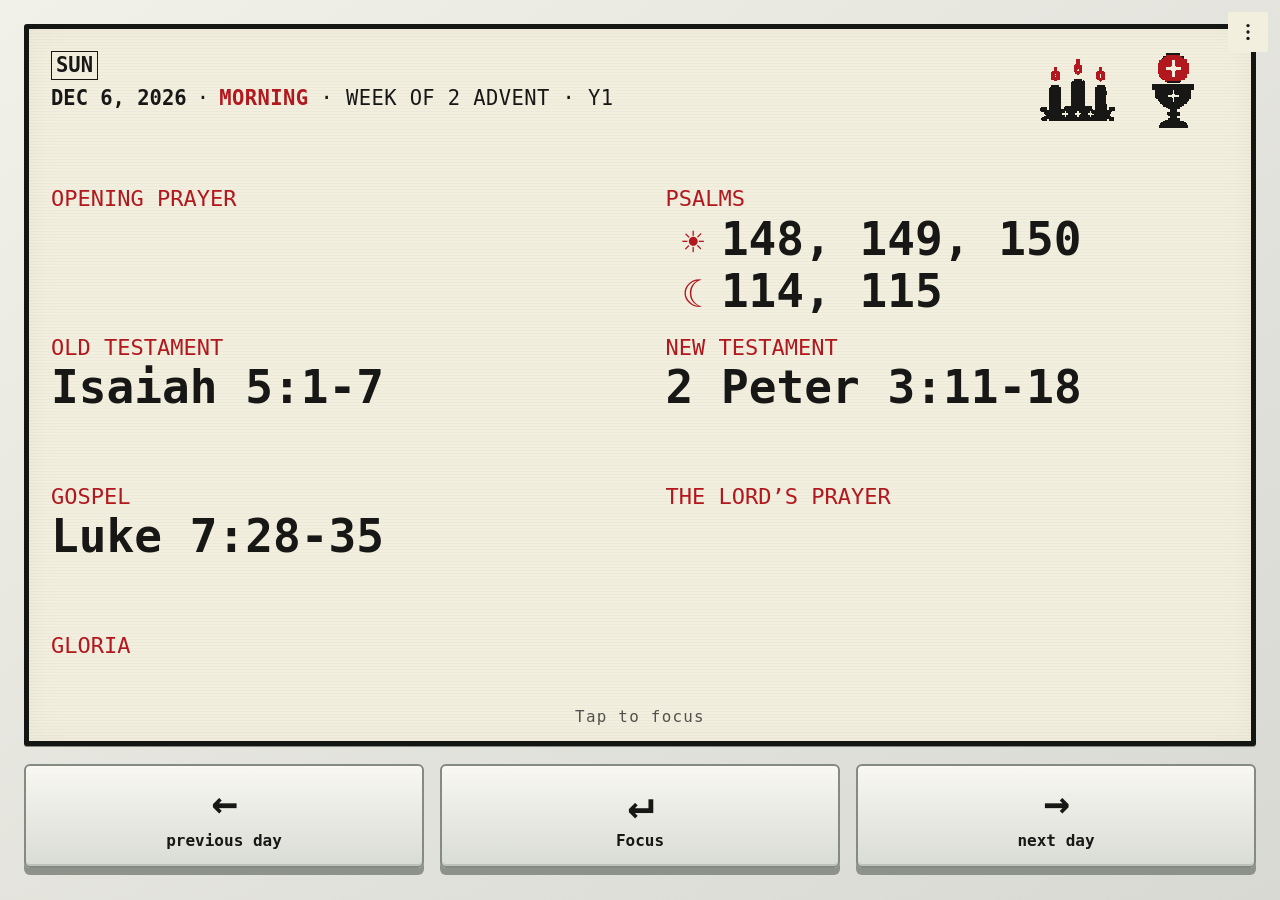
==== index.html @ 15d4644b "Publish staging-6e407f1601ea49b90c16d572c4409a52d8cbf9d7" ====
<!doctype html>
<html lang="en">
<head>
  <meta charset="utf-8">
  <meta name="robots" content="noindex, nofollow">
  <meta name="viewport" content="width=device-width,initial-scale=1,viewport-fit=cover">
  <meta name="theme-color" content="#171716">
  <meta name="apple-mobile-web-app-capable" content="yes">
  <meta name="apple-mobile-web-app-status-bar-style" content="black">
  <meta name="apple-mobile-web-app-title" content="Staging">
  <script>
    (() => {
      try {
        const standalone = window.matchMedia("(display-mode: standalone)").matches
          || window.matchMedia("(display-mode: fullscreen)").matches
          || window.navigator.standalone === true;
        if (standalone) document.documentElement.dataset.standalone = "";
      } catch {}
    })();
  </script>
  <meta name="description" content="Read the BCP 1979 Daily Office lectionary and daily prayers in a focused, offline-ready web app.">
  <link rel="canonical" href="https://simpleliturgy.com/">
  <meta property="og:type" content="website">
  <meta property="og:site_name" content="Simple Liturgy">
  <meta property="og:title" content="Simple Liturgy | BCP 1979 Daily Office Reader">
  <meta property="og:description" content="Read the BCP 1979 Daily Office lectionary and daily prayers in a focused, offline-ready web app.">
  <meta property="og:url" content="https://simpleliturgy.com/">
  <meta property="og:image" content="https://simpleliturgy.com/assets/og-simple-liturgy.png?v=3">
  <meta property="og:image:type" content="image/png">
  <meta property="og:image:width" content="1200">
  <meta property="og:image:height" content="630">
  <meta property="og:image:alt" content="Simplified Simple Liturgy reader showing Psalms, Old Testament, New Testament, and Gospel citations">
  <meta name="twitter:card" content="summary_large_image">
  <meta name="twitter:title" content="Simple Liturgy | BCP 1979 Daily Office Reader">
  <meta name="twitter:description" content="Read the BCP 1979 Daily Office lectionary and daily prayers in a focused, offline-ready web app.">
  <meta name="twitter:image" content="https://simpleliturgy.com/assets/og-simple-liturgy.png?v=3">
  <meta name="twitter:image:alt" content="Simplified Simple Liturgy reader showing Psalms, Old Testament, New Testament, and Gospel citations">
  <title>Simple Liturgy | BCP 1979 Daily Office Reader</title>
  <link rel="manifest" href="./manifest.webmanifest?v=staging-6e407f1601ea49b90c16d572c4409a52d8cbf9d7">
  <link rel="apple-touch-icon" sizes="180x180" href="./apple-touch-icon.png?v=staging-6e407f1601ea49b90c16d572c4409a52d8cbf9d7">
  <link rel="icon" href="./icon.svg?v=staging-6e407f1601ea49b90c16d572c4409a52d8cbf9d7" type="image/svg+xml">
  <link rel="stylesheet" href="./design-tokens.css?v=staging-6e407f1601ea49b90c16d572c4409a52d8cbf9d7">
  <link rel="stylesheet" href="./app.css?v=staging-6e407f1601ea49b90c16d572c4409a52d8cbf9d7">
</head>
<body>
  <div class="ios-pwa-status-strip" aria-hidden="true"></div>
  <svg class="reader-art-filters" width="0" height="0" aria-hidden="true" focusable="false">
    <defs>
      <filter id="reader-art-palette" x="-10%" y="-10%" width="120%" height="120%" color-interpolation-filters="sRGB">
        <feColorMatrix in="SourceGraphic" type="matrix" values="
          0 0 0 0 0
          0 0 0 0 0
          0 0 0 0 0
          3 -1.5 -1.5 0 0
        " result="red-chroma"/>
        <feComponentTransfer in="red-chroma" result="red-class">
          <feFuncA type="discrete" tableValues="0 1 1 1 1"/>
        </feComponentTransfer>
        <feComposite in="red-class" in2="SourceAlpha" operator="in" result="red-mask"/>
        <feComposite in="SourceAlpha" in2="red-mask" operator="out" result="ink-mask"/>
        <feFlood class="reader-art-ink-color" result="ink-color"/>
        <feComposite in="ink-color" in2="ink-mask" operator="in" result="ink-layer"/>
        <feFlood class="reader-art-red-color" result="red-color"/>
        <feComposite in="red-color" in2="red-mask" operator="in" result="red-layer"/>
        <feMerge>
          <feMergeNode in="ink-layer"/>
          <feMergeNode in="red-layer"/>
        </feMerge>
      </filter>
    </defs>
  </svg>
  <main class="app-shell" id="settings-page" hidden>
    <header class="app-bar">
      <div>
        <p class="eyebrow">BCP 1979 · Daily Office</p>
        <h1>Simple Liturgy</h1>
      </div>
      <div class="app-actions">
        <button class="icon-button" id="install-button" type="button" hidden>Save app</button>
        <button class="icon-button reader-launch" id="open-reader-button" type="button">Open reader</button>
      </div>
    </header>

    <section class="feast-browser" id="feast-browser" aria-labelledby="feast-browser-title" hidden>
      <header class="feast-browser-header">
        <button class="icon-button feast-browser-back" id="close-feast-browser" type="button">← Settings</button>
        <div>
          <p class="eyebrow">Liturgical calendar</p>
          <h2 id="feast-browser-title">Upcoming feast days</h2>
        </div>
      </header>
      <p class="feast-browser-intro">Browse church feasts and major seasonal days from today forward. Choose one to open its readings in the reader.</p>
      <div class="feast-list" id="feast-list"></div>
      <p class="settings-note" id="feast-list-status" role="status"></p>
    </section>

    <section class="settings-card appearance-settings" aria-labelledby="appearance-title">
      <p class="eyebrow">Preferences</p>
      <h2 id="appearance-title">Appearance</h2>
      <fieldset class="settings-options theme-options">
        <legend>Color theme</legend>
        <label><input type="radio" name="theme" value="light"> <span>Light</span></label>
        <label><input type="radio" name="theme" value="dark"> <span>Dark</span></label>
        <label><input type="radio" name="theme" value="system" checked> <span>System</span></label>
      </fieldset>
      <p class="settings-note">System follows your device appearance automatically.</p>
    </section>

    <section class="settings-card timed-office-settings" aria-labelledby="liturgies-settings-title">
      <p class="eyebrow" id="liturgies-settings-title">Liturgies</p>
      <div class="timed-office-options">
        <div class="timed-office-option prayer-format-settings" aria-labelledby="prayer-format-title">
          <h2 id="prayer-format-title">Morning and Evening Prayer</h2>
          <p class="settings-note">Choose one format for both offices. Noonday and Compline remain separate below.</p>
          <fieldset class="settings-options prayer-format-options">
            <legend>Morning and Evening Prayer format</legend>
            <label><input type="radio" name="prayer-format" value="simple" checked> <span>Simple</span></label>
            <label><input type="radio" name="prayer-format" value="full"> <span>Traditional</span></label>
          </fieldset>
          <p class="settings-note">Simple keeps the concise prayer-and-readings backbone.</p>
          <p class="settings-note">Traditional follows the complete Rite II office automatically, including an offline copy when it is ready.</p>
          <p class="settings-note" id="prayer-format-status" aria-live="polite" hidden></p>
          <div class="prayer-format-previews" aria-label="Preview Simple and Traditional Morning and Evening Prayer">
            <div class="prayer-format-preview-group" role="group" aria-label="Preview Simple Morning and Evening Prayer">
              <p class="prayer-format-preview-label">Preview Simple</p>
              <button class="settings-action" id="preview-simple-morning" type="button" aria-label="Preview Simple Morning">Morning</button>
              <button class="settings-action" id="preview-simple-evening" type="button" aria-label="Preview Simple Evening">Evening</button>
            </div>
            <div class="prayer-format-preview-group" role="group" aria-label="Preview Traditional Morning and Evening Prayer">
              <p class="prayer-format-preview-label">Preview Traditional</p>
              <button class="settings-action" id="preview-traditional-morning" type="button" aria-label="Preview Traditional Morning">Morning</button>
              <button class="settings-action" id="preview-traditional-evening" type="button" aria-label="Preview Traditional Evening">Evening</button>
            </div>
          </div>
          <button class="settings-action" id="retry-full-office" type="button" hidden>Retry Traditional Office</button>
        </div>
        <div class="timed-office-option">
          <label class="settings-switch" for="noonday-enabled">
            <span class="settings-switch-copy">
              <strong>Use Noonday Prayer</strong>
              <span>Automatically show it from 10:00 a.m. to 2:00 p.m. in your device’s local time.</span>
            </span>
            <input id="noonday-enabled" type="checkbox" role="switch">
          </label>
          <p class="settings-note">Follows the <a href="https://www.bcponline.org/DailyOffice/noonday.html" target="_blank" rel="noopener noreferrer">BCP 1979 Order of Service for Noonday</a>.</p>
          <button class="settings-action" id="preview-noonday" type="button">Preview</button>
        </div>
        <div class="timed-office-option">
          <label class="settings-switch" for="compline-enabled">
            <span class="settings-switch-copy">
              <strong>Use Compline</strong>
              <span>Automatically show it from 9:00 p.m. to 4:00 a.m. in your device’s local time.</span>
            </span>
            <input id="compline-enabled" type="checkbox" role="switch">
          </label>
          <p class="settings-note">Follows the <a href="https://www.bcponline.org/DailyOffice/compline.html" target="_blank" rel="noopener noreferrer">BCP 1979 Order for Compline</a>.</p>
          <button class="settings-action" id="preview-compline" type="button">Preview</button>
        </div>
      </div>
    </section>

    <section class="settings-card scripture-settings" id="scripture-settings" aria-labelledby="scripture-settings-title">
      <p class="eyebrow">Reader</p>
      <h2 id="scripture-settings-title">Scripture text</h2>
      <fieldset class="settings-options scripture-options">
        <legend>Scripture translation</legend>
        <label><input type="radio" name="scripture-mode" value="off" checked> <span>Off</span></label>
        <label><input type="radio" name="scripture-mode" value="web"> <span>Simple (WEB)</span></label>
        <label><input type="radio" name="scripture-mode" value="kjv"> <span>Traditional (KJV)</span></label>
      </fieldset>
      <p class="settings-note">Applies to Morning and Evening appointed Psalms and lessons in both Simple and Traditional Prayer. Off keeps the citation only. WEB and KJV stay available offline after install. When Scripture is on, Psalm body text follows morning/evening by time of day; overview grouping still follows your Psalm display setting. Pages auto-fit the screen; tap the edges to turn pages.</p>
    </section>

    <section class="settings-card psalm-settings" aria-labelledby="psalm-settings-title">
      <p class="eyebrow">Reader</p>
      <h2 id="psalm-settings-title">Simple Liturgy Psalms</h2>
      <fieldset class="settings-options psalm-options">
        <legend>Psalm display</legend>
        <label><input type="radio" name="psalm-display" value="together" checked> <span>Together</span></label>
        <label><input type="radio" name="psalm-display" value="by-time-of-day"> <span>By time of day</span></label>
      </fieldset>
      <p class="settings-note">Applies to Simple format overview grouping. Midnight to noon shows Morning Psalms; noon to midnight shows Evening Psalms. When WEB or KJV is selected, overview can stay Together while Psalm body text still follows time of day.</p>
    </section>

    <section class="settings-card prayer-schedule-settings" aria-labelledby="prayer-schedule-title">
      <p class="eyebrow">Rule of life</p>
      <h2 id="prayer-schedule-title">Prayer reminders</h2>
      <p>Choose a local time for each office. Timed-office schedules appear when their reader office is enabled.</p>
      <div class="prayer-time-groups">
        <div class="prayer-time-row" data-prayer-reminder-row="morning">
          <label for="prayer-reminder-morning">Morning Prayer</label>
          <select class="prayer-time-select" id="prayer-reminder-morning" data-prayer-office="morning">
            <option value="off">Off</option>
            <option value="05:00">5 a.m.</option>
            <option value="06:00">6 a.m.</option>
            <option value="07:00">7 a.m.</option>
            <option value="08:00">8 a.m.</option>
          </select>
        </div>
        <div class="prayer-time-row" data-prayer-reminder-row="noonday">
          <label for="prayer-reminder-noonday">Noonday Prayer</label>
          <select class="prayer-time-select" id="prayer-reminder-noonday" data-prayer-office="noonday">
            <option value="off">Off</option>
            <option value="11:00">11 a.m.</option>
            <option value="12:00">Noon</option>
            <option value="13:00">1 p.m.</option>
          </select>
        </div>
        <div class="prayer-time-row" data-prayer-reminder-row="evening">
          <label for="prayer-reminder-evening">Evening Prayer</label>
          <select class="prayer-time-select" id="prayer-reminder-evening" data-prayer-office="evening">
            <option value="off">Off</option>
            <option value="18:00">6 p.m.</option>
            <option value="19:00">7 p.m.</option>
            <option value="20:00">8 p.m.</option>
            <option value="21:00">9 p.m.</option>
          </select>
        </div>
        <div class="prayer-time-row" data-prayer-reminder-row="compline">
          <label for="prayer-reminder-compline">Compline</label>
          <select class="prayer-time-select" id="prayer-reminder-compline" data-prayer-office="compline">
            <option value="off">Off</option>
            <option value="21:00">9 p.m.</option>
            <option value="22:00">10 p.m.</option>
            <option value="23:00">11 p.m.</option>
          </select>
        </div>
      </div>
      <p class="settings-note">Calendar owns these recurring events. Change or delete them there before importing a replacement. Importing another file can create duplicates.</p>
      <button class="settings-action" id="create-prayer-reminders" type="button">Create calendar reminders</button>
      <p class="settings-note" id="prayer-reminder-status" aria-live="polite">Your calendar may ask you to import the file separately.</p>
      <p class="settings-note" id="prayer-import-help" hidden>Open the downloaded file with a compatible calendar. Google Calendar imports saved files from <a href="https://support.google.com/calendar/answer/37118" target="_blank" rel="noopener noreferrer">calendar.google.com on a computer</a>.</p>
    </section>

    <section class="settings-card feast-links-settings" aria-labelledby="feast-links-title">
      <p class="eyebrow">Feast days</p>
      <h2 id="feast-links-title">Feast day links</h2>
      <label class="settings-switch" for="feast-links-enabled">
        <span class="settings-switch-copy">
          <strong>Show “About” links</strong>
          <span>Open Wikipedia articles below opening prayers on church feast days.</span>
        </span>
        <input id="feast-links-enabled" type="checkbox" role="switch" checked>
      </label>
      <button class="settings-action" id="browse-feast-days" type="button">Browse feast days…</button>
    </section>

    <section class="settings-card shortcuts-settings" aria-labelledby="shortcuts-title">
      <p class="eyebrow">Controls</p>
      <h2 id="shortcuts-title">Shortcuts</h2>
      <div class="desktop-shortcuts" aria-label="Desktop keyboard shortcuts">
        <div><kbd>←</kbd><span>Previous day or reading</span></div>
        <div><kbd>→</kbd><span>Next day or reading</span></div>
        <div><kbd>Enter</kbd><span>Enter or advance focus mode</span></div>
        <div><kbd>↑</kbd><span>Return to overview</span></div>
        <div><kbd>↓</kbd><span>Start focus mode</span></div>
        <div><kbd>↑ ↑</kbd><span>Return to today from overview</span></div>
        <div><kbd>↓ ↓</kbd><span>Return to Opening Prayer in focus</span></div>
      </div>
      <div class="mobile-shortcuts" aria-label="Mobile tap and swipe controls">
        <div><strong>Tap left or right edge</strong><span>Move backward or forward</span></div>
        <div><strong>Swipe left or right</strong><span>Move between days or focused readings</span></div>
        <div><strong>Tap the middle</strong><span>Start or advance focus mode</span></div>
        <div><strong>Tap the date</strong><span>Return to today and overview</span></div>
      </div>
    </section>

    <section class="settings-card share-settings" aria-labelledby="share-title">
      <p class="eyebrow">Send to someone</p>
      <h2 id="share-title">Share Simple Liturgy</h2>
      <p>Open your device's share sheet to send the reader to someone else.</p>
      <button class="settings-action" id="share-button" type="button">
        <svg class="share-sheet-icon" viewBox="0 0 24 24" aria-hidden="true">
          <path d="M12 15V3m0 0L8 7m4-4 4 4"/>
          <path d="M8 10H6a2 2 0 0 0-2 2v7a2 2 0 0 0 2 2h12a2 2 0 0 0 2-2v-7a2 2 0 0 0-2-2h-2"/>
        </svg>
        <span>Share Simple Liturgy</span>
      </button>
      <p class="settings-note" id="share-status" aria-live="polite">If native sharing is unavailable, the link will be copied instead.</p>
    </section>

    <section class="settings-card feedback-settings" aria-labelledby="feedback-title">
      <p class="eyebrow">Get in touch</p>
      <h2 id="feedback-title">Feedback</h2>
      <p>Questions, corrections, or ideas are welcome at <a href="mailto:simpleliturgy@mtworth.co">simpleliturgy@mtworth.co</a>.</p>
    </section>

    <section class="settings-card analytics-settings" aria-labelledby="analytics-settings-title">
      <p class="eyebrow">Privacy first</p>
      <h2 id="analytics-settings-title">Anonymous analytics</h2>
      <p>The only data we track is anonymous—roughly, “somebody somewhere used the app somehow.” No names, accounts, cookies, custom events, or cross-site profiles.</p>
      <label class="settings-switch" for="analytics-enabled">
        <span class="settings-switch-copy">
          <strong>Share anonymous usage</strong>
          <span>Allow one anonymous page-view signal when a page opens.</span>
        </span>
        <input id="analytics-enabled" data-analytics-toggle type="checkbox" role="switch" checked>
      </label>
      <p class="settings-note" data-analytics-status aria-live="polite">Checking analytics preference…</p>
    </section>

    <footer class="app-footer">
      <section class="install-guide" aria-labelledby="install-guide-title">
        <p class="eyebrow">Save to your phone</p>
        <h2 id="install-guide-title">Add to Home Screen</h2>
        <div class="platform-steps">
          <div>
            <h3>iPhone or iPad</h3>
            <ol>
              <li>Open this page in <strong>Safari</strong>.</li>
              <li>Tap the Share button.</li>
              <li>Scroll down and choose <strong>Add to Home Screen</strong>.</li>
              <li>Tap <strong>Add</strong> to place the app on your Home Screen.</li>
            </ol>
          </div>
          <div>
            <h3>Android</h3>
            <ol>
              <li>Open this page in <strong>Chrome</strong>.</li>
              <li>Tap the three-dot menu.</li>
              <li>Choose <strong>Add to Home screen</strong> or <strong>Install app</strong>.</li>
              <li>Confirm <strong>Install</strong>.</li>
            </ol>
          </div>
        </div>
      </section>
      <section class="faq-guide" aria-labelledby="faq-guide-title">
        <p class="eyebrow">About the reader</p>
        <h2 id="faq-guide-title">Frequently Asked Questions</h2>
        <div class="faq-list">
          <article>
            <h3>Where is the Scripture text?</h3>
            <p>Appointed lesson citations always appear. In Settings, Scripture text can stay Off (citation only), or show public-domain World English Bible (WEB) or King James Version (KJV) body text for Morning and Evening lessons. Some deuterocanonical lessons are absent from WEB; those keep the citation with a short note.</p>
          </article>
          <article>
            <h3>Does it work offline?</h3>
            <p>Yes. Load or install the app once while online so the reader, prayers, lectionary, and Scripture packs can be saved. It will then work in airplane mode, though reconnecting occasionally allows updates and restores data if your browser clears stored files.</p>
          </article>
          <article>
            <h3>What is Beginner's Apprenticeship?</h3>
            <p><a href="https://beginnersapprenticeship.com/about">Beginner's Apprenticeship</a> creates inter-denominational books, music, podcasts, and simple liturgies that adapt historic Christian prayer rhythms for families and households with small children.</p>
          </article>
        </div>
      </section>
      <div class="project-credit">
        <p><a href="https://beginnersapprenticeship.com">A Beginner's Apprenticeship Project</a></p>
        <p class="llms-credit"><a href="./llms.txt">LLMs.txt</a></p>
        <p><a href="./terms.html">Terms &amp; Licensing</a></p>
        <p><a href="./privacy.html">Privacy</a></p>
        <p>&copy; 2026 Mount Worth Creative LLC</p>
        <p class="app-version" id="app-version" aria-label="App version"></p>
      </div>
    </footer>
  </main>

  <section class="reader" aria-label="Simple Liturgy reader">
    <button class="reader-menu" id="reader-menu" type="button" aria-label="Open settings">
      <svg viewBox="0 0 24 24" aria-hidden="true">
        <circle cx="12" cy="5" r="1.8"/>
        <circle cx="12" cy="12" r="1.8"/>
        <circle cx="12" cy="19" r="1.8"/>
      </svg>
    </button>
    <div class="device-screen" id="device-screen">
      <div class="screen-copy" id="screen" aria-live="polite">Loading readings…</div>
    </div>

    <button class="install-tooltip" id="install-tooltip" type="button" aria-label="Dismiss Add to Home Screen instructions">
      <span>Tap</span>
      <svg class="share-sheet-icon" viewBox="0 0 24 24" role="img" aria-label="Share">
        <path d="M12 15V3m0 0L8 7m4-4 4 4"/>
        <path d="M8 10H6a2 2 0 0 0-2 2v7a2 2 0 0 0 2 2h12a2 2 0 0 0 2-2v-7a2 2 0 0 0-2-2h-2"/>
      </svg>
      <span>then <strong>Add to Home Screen</strong></span>
    </button>

    <div class="navigation-controls" aria-label="Reader controls">
      <button id="previous-control" data-event="PREV_DAY" type="button"><kbd aria-hidden="true">←</kbd><span>previous day</span></button>
      <button id="center-control" data-event="FOCUS" type="button" aria-label="Enter focus mode"><kbd aria-hidden="true">↵</kbd><span>Focus</span></button>
      <button id="next-control" data-event="NEXT_DAY" type="button"><kbd aria-hidden="true">→</kbd><span>next day</span></button>
    </div>
  </section>

  <dialog class="onboarding-sheet" id="timed-office-onboarding" aria-labelledby="timed-office-onboarding-title" aria-describedby="timed-office-onboarding-description">
    <form method="dialog">
      <h2 id="timed-office-onboarding-title"></h2>
      <p id="timed-office-onboarding-description"></p>
      <div class="onboarding-sheet-actions">
        <button class="onboarding-sheet-enable" id="enable-timed-office" value="enable" type="submit"></button>
        <button id="dismiss-timed-office" value="dismiss" type="submit">Not now</button>
      </div>
    </form>
  </dialog>

  <dialog id="install-dialog" aria-labelledby="install-dialog-title">
    <form method="dialog">
      <p class="eyebrow">Save to your phone</p>
      <h2 id="install-dialog-title">Add to Home Screen</h2>
      <div class="dialog-steps">
        <p><strong>iPhone or iPad:</strong> Open this page in Safari, tap Share, choose <strong>Add to Home Screen</strong>, then tap Add.</p>
        <p><strong>Android:</strong> Open this page in Chrome, open the three-dot menu, choose <strong>Add to Home screen</strong> or <strong>Install app</strong>, then confirm.</p>
        <p>After saving, open the reader and rotate your phone whenever you want the landscape layout.</p>
      </div>
      <button value="close" type="submit">Got it</button>
    </form>
  </dialog>

  <script type="module" src="./app.js?v=staging-6e407f1601ea49b90c16d572c4409a52d8cbf9d7"></script>
</body>
</html>
---- design-tokens.css ----
:root {
  color-scheme: light;

  --font-family-ui: ui-monospace, "SFMono-Regular", Consolas, monospace;
  --font-family-display: Georgia, "Times New Roman", serif;
  --font-family-reader: var(--font-family-ui);
  --font-weight-regular: 400;
  --font-weight-medium: 500;
  --font-weight-semibold: 600;
  --font-weight-bold: 700;
  --font-weight-extrabold: 800;
  --font-weight-black: 900;
  --font-weight-reader-content: var(--font-weight-extrabold);

  --type-eyebrow: 10px;
  --type-app-title: clamp(18px, 4.6vw, 27px);
  --type-section-title: clamp(20px, 4.6vw, 26px);
  --type-dialog-title: 24px;
  --type-ui-control: 11px;
  --type-footer: 12px;
  --type-reader-base: clamp(13px, 3vw, 20px);
  --type-reader-header: .72em;
  --type-reader-date: 1em;
  --type-reader-label: .72em;
  --type-reader-banner: var(--type-reader-date);
  --type-reader-citation: .92em;
  --type-reader-subtitle: var(--type-reader-label);
  --type-reader-footnote: var(--type-reader-label);
  --type-reader-focus-label: var(--type-reader-label);
  --type-reader-focus-citation: clamp(30px, 8vw, 52px);
  --type-reader-prayer: clamp(20px, 4.8vw, 34px);
  --type-reader-noonday: clamp(20px, 4.8vw, 30px);
  --type-reader-scripture: clamp(16px, 3.84vw, 24px);
  --type-reader-aside: .88em;
  --type-reader-symbol: .82em;
  --type-reader-warning: .62em;
  --type-reader-hint: .62em;
  --type-today-chevron: 1.18em;
  --type-control-glyph: clamp(28px, 6vw, 44px);
  --type-control-label: clamp(11px, 2.4vw, 16px);
  --space-reading-group: 20px;
  --size-reader-art-cell-portrait: clamp(48px, 14vw, 58px);
  --size-reader-art-icon-portrait: clamp(42px, 12vw, 50px);
  --size-reader-art-icon-landscape: clamp(56px, min(7vw, 9vh), 112px);
  --space-reader-art-gap-landscape: clamp(6px, 1.2vw, 22px);

  --color-bwr-black: #171716;
  --color-bwr-paper: #f2efdf;
  --color-bwr-red: #b3181e;
  --color-bwr-red-bright: #ff4d57;
  --color-white: #fff;
  --screen-ink: var(--color-bwr-black);
  --screen-paper: var(--color-bwr-paper);
  --ink: var(--screen-ink);
  --paper: var(--screen-paper);
  --red: var(--color-bwr-red);
  --paper-shadow: #d8d2bb;
  --paper-texture-opacity: .22;
  --paper-texture-strength: 12%;
  --app-background: #e9e6dc;
  --app-background-deep: #d3d0c5;
  --app-text: var(--color-bwr-black);
  --shell: #d7d9d2;
  --shell-raised: #f1f0e9;
  --line: #858a83;
  --control: #f8f7f1;
  --control-deep: #d9dcd5;
  --control-text: var(--color-bwr-black);
  --control-selected-border: var(--red);
  --control-selected-accent: var(--red);
  --control-shadow: #8d928b;
  --eyebrow: #4b504b;
  --screen-border: #141614;
  --dialog-border: #777;
  --dialog-backdrop: #17171688;
  --reader-shadow: 0 24px 70px #0004, inset 0 1px #ffffff36;
  --control-shadow-rest: inset 0 2px #ffffff24, inset 0 -2px #00000020, 0 7px 0 var(--control-shadow);
  --control-shadow-active: inset 0 2px #ffffff18, inset 0 -2px #00000018, 0 2px 0 var(--control-shadow);
  --landscape-screen-shadow: inset 0 0 24px #79745b30;

  font-family: var(--font-family-ui);
  background: var(--app-background);
}

:root[data-theme="dark"] {
  color-scheme: dark;
  --screen-ink: var(--color-bwr-paper);
  --screen-paper: var(--color-bwr-black);
  --red: var(--color-bwr-red-bright);
  --paper-shadow: #4b4a43;
  --paper-texture-opacity: .2;
  --paper-texture-strength: 10%;
  --app-background: #111311;
  --app-background-deep: #1b1e1b;
  --app-text: #f4f4ef;
  --shell: #202320;
  --shell-raised: #303430;
  --line: #555b55;
  --control: #202320;
  --control-deep: #111311;
  --control-text: #f4f4ef;
  --control-shadow: #0b0c0b;
  --eyebrow: #d7dcd7;
  --screen-border: #656961;
  --dialog-backdrop: #000b;
}

.reader .device-screen {
  --type-reader-base: clamp(18px, 2vw, 30px);
  --type-reader-prayer: clamp(24px, 3.4vw, 42px);
}

@media (max-width: 470px) {
  .device-screen { --type-reader-header: .68em; }
}

@media (min-width: 768px) and (min-height: 700px) {
  .device-screen {
    --type-reader-base: clamp(18px, 2.7cqi, 24px);
    --type-reader-label: clamp(12px, 1.8cqi, 16px);
    --type-reader-citation: clamp(20px, 3.5cqi, 28px);
  }

  .reader .device-screen {
    --type-reader-header: clamp(18px, 1.6vw, 28px);
    --type-reader-label: clamp(22px, 1.6vw, 30px);
    --type-reader-citation: clamp(40px, 3.6vw, 68px);
  }
}

@media (orientation: landscape) and (max-height: 700px) {
  .device-screen {
    --type-reader-base: clamp(19px, 5.2vh, 30px);
    --type-reader-header: clamp(11px, 2.5vh, 15px);
    --type-reader-date: clamp(13px, 3vh, 17px);
    --type-reader-label: .68em;
    --type-reader-banner: var(--type-reader-date);
    --type-reader-citation: 1.12em;
    --type-reader-focus-citation: clamp(46px, 13vh, 76px);
    --type-reader-prayer: clamp(20px, 5vh, 34px);
  }

  .reader .device-screen {
    --type-reader-base: clamp(20px, 5.2vh, 30px);
  }
}

@media (orientation: portrait) {
  .device-screen {
    --type-reader-label: clamp(13px, 3.5vw, 17px);
    --type-reader-citation: clamp(23px, 6.5vw, 34px);
    --type-reader-focus-label: clamp(16px, 4.8vw, 22px);
    --type-reader-focus-citation: clamp(28px, 7.2vw, 44px);
    --space-reader-section: 24px;
    --space-reading-group: 24px;
  }
}

@media (orientation: portrait) and (max-width: 767px),
  (orientation: portrait) and (hover: none) and (pointer: coarse) {
  .device-screen { --type-reader-header: clamp(13px, 3.5vw, 17px); }
}
---- app.css ----
:root {
  background: var(--app-background);
  -webkit-tap-highlight-color: transparent;
  touch-action: manipulation;
}

* { box-sizing: border-box; }
[hidden] { display: none !important; }

html, body { min-height: 100%; margin: 0; background: var(--app-background); }

/* iOS 27 PWA: sample a solid color at the top edge so WebKit can hide the
   system scroll-edge blur. background-clip:text keeps the strip unpainted.
   Also used with the one-shot blur panel kick for installs that still carry
   an old black-translucent home-screen status-bar style. */
.ios-pwa-status-strip,
.ios-pwa-blur-cover,
.ios-pwa-blur-panel { display: none; }

@supports (-webkit-touch-callout: none) {
  :root[data-standalone] .ios-pwa-status-strip,
  .installed-pwa .ios-pwa-status-strip {
    display: block;
    position: fixed;
    top: 0;
    left: 0;
    right: 0;
    height: 11px;
    z-index: 2147483647;
    pointer-events: none;
    background-color: var(--paper);
    -webkit-background-clip: text;
    background-clip: text;
  }

  :root[data-standalone] .ios-pwa-blur-cover,
  .installed-pwa .ios-pwa-blur-cover {
    display: block;
    position: fixed;
    inset: 0;
    z-index: 2147483646;
    pointer-events: none;
    background: rgb(255 255 255 / 0.01);
    opacity: 0;
  }

  :root[data-standalone] .ios-pwa-blur-cover.is-on,
  .installed-pwa .ios-pwa-blur-cover.is-on { opacity: 1; }

  :root[data-standalone] .ios-pwa-blur-panel,
  .installed-pwa .ios-pwa-blur-panel {
    display: block;
    position: fixed;
    top: 0;
    right: 0;
    bottom: 0;
    width: 90%;
    height: 100%;
    z-index: 2147483647;
    pointer-events: none;
    background: rgb(255 255 255 / 0.01);
    transform: translateX(110%);
    transition: transform .3s;
  }

  :root[data-standalone] .ios-pwa-blur-panel.is-in,
  .installed-pwa .ios-pwa-blur-panel.is-in { transform: translateX(0); }
}

body {
  min-height: 100dvh;
  overflow-x: hidden;
  color: var(--app-text);
  background:
    radial-gradient(circle at 50% -20%, var(--shell-raised) 0, transparent 45%),
    linear-gradient(180deg, var(--app-background-deep), var(--app-background));
}

html.settings-open,
html.settings-open body {
  background: var(--paper);
}

html.settings-open body {
  color: var(--ink);
}

button { font: inherit; }

.app-shell {
  width: min(100%, 760px);
  min-height: 100dvh;
  margin: 0 auto;
  padding: max(16px, env(safe-area-inset-top)) max(16px, env(safe-area-inset-right)) max(18px, env(safe-area-inset-bottom)) max(16px, env(safe-area-inset-left));
  display: flex;
  flex-direction: column;
  gap: 18px;
}

.app-bar { display: flex; align-items: center; justify-content: space-between; gap: 12px; }
.eyebrow { margin: 0 0 5px; color: var(--eyebrow); font-size: var(--type-eyebrow); letter-spacing: .14em; text-transform: uppercase; }
h1 { margin: 0; font: var(--font-weight-semibold) var(--type-app-title) var(--font-family-display); }
.app-bar > div:first-child { min-width: 0; }
.app-actions { display: flex; align-items: center; justify-content: flex-end; gap: 8px; }

.icon-button {
  display: inline-flex;
  align-items: center;
  justify-content: center;
  min-height: 34px;
  border: 1px solid var(--line);
  border-radius: 0;
  background: var(--control);
  color: var(--control-text);
  padding: 8px 10px;
  font-size: var(--type-ui-control);
}

.icon-button { cursor: pointer; }
.icon-button[hidden] { display: none; }
.reader-launch { font-weight: var(--font-weight-bold); }

.reader {
  position: fixed;
  z-index: 1000;
  inset: 0;
  min-width: 0;
  display: flex;
  width: auto;
  min-height: 0;
  height: auto;
  flex-direction: column;
  justify-content: stretch;
  gap: clamp(12px, 2vh, 20px);
  padding: clamp(12px, 2vw, 24px);
  border: 0;
  border-radius: 0;
  background: linear-gradient(145deg, var(--shell-raised), var(--shell));
  box-shadow: none;
}

.reader-menu {
  position: absolute;
  z-index: 6;
  top: var(--reader-top, max(12px, calc(env(safe-area-inset-top) + 6px)));
  right: var(--reader-right, max(12px, env(safe-area-inset-right)));
  display: grid;
  width: 40px;
  height: 40px;
  place-items: center;
  border: 0;
  border-radius: 3px;
  background: var(--paper);
  color: var(--ink);
  padding: 0;
  cursor: pointer;
}

.reader-menu svg {
  width: 22px;
  height: 22px;
  fill: currentColor;
}

.install-tooltip {
  position: fixed;
  z-index: 7;
  bottom: max(8px, env(safe-area-inset-bottom));
  left: 50%;
  display: none;
  align-items: center;
  gap: 7px;
  max-width: calc(100vw - 36px);
  border: 1px solid var(--line);
  border-radius: 8px;
  background: var(--paper);
  color: var(--ink);
  padding: 9px 12px;
  box-shadow: 0 5px 18px color-mix(in srgb, var(--ink) 18%, transparent);
  font-family: var(--font-family-ui);
  font-size: var(--type-ui-control);
  line-height: 1.25;
  cursor: pointer;
  pointer-events: auto;
  transform: translateX(-50%);
  white-space: nowrap;
}

.install-tooltip::after {
  content: "";
  position: absolute;
  bottom: -7px;
  left: 50%;
  width: 12px;
  height: 12px;
  border-right: 1px solid var(--line);
  border-bottom: 1px solid var(--line);
  background: var(--paper);
  transform: translateX(-50%) rotate(45deg);
}

.share-sheet-icon { width: 20px; height: 20px; flex: none; fill: none; stroke: currentColor; stroke-width: 1.8; stroke-linecap: round; stroke-linejoin: round; }

.device-screen {
  container-type: inline-size;
  position: relative;
  flex: 1;
  width: 100%;
  height: auto;
  min-height: 0;
  aspect-ratio: auto;
  overflow: hidden;
  border: 5px solid var(--screen-border);
  border-radius: 3px;
  background: var(--paper);
  color: var(--ink);
  box-shadow: inset 0 0 24px color-mix(in srgb, var(--paper-shadow) 28%, transparent), 0 1px var(--line);
  touch-action: pan-y;
}

.device-screen::after {
  content: "";
  position: absolute;
  inset: 0;
  pointer-events: none;
  opacity: var(--paper-texture-opacity);
  background-image: repeating-linear-gradient(0deg, transparent 0 2px, color-mix(in srgb, var(--screen-ink) var(--paper-texture-strength), transparent) 2px 3px);
}

.screen-copy {
  display: flex;
  flex-direction: column;
  height: 100%;
  padding: clamp(12px, 3vw, 22px);
  font-family: var(--font-family-reader);
  font-size: var(--type-reader-base);
  line-height: 1.25;
}

.full-office-loading {
  position: absolute;
  z-index: 4;
  inset: 0;
  display: grid;
  align-content: center;
  justify-items: center;
  gap: clamp(12px, 3vh, 20px);
  background: var(--paper);
  color: var(--ink);
  padding: clamp(24px, 8vw, 56px);
  text-align: center;
}

.full-office-loading-title {
  margin: 0;
  font-family: var(--font-family-reader);
  font-weight: var(--font-weight-bold);
  text-transform: uppercase;
  color: var(--red);
  font-size: var(--type-reader-header);
  letter-spacing: .06em;
}

.full-office-loading-copy {
  margin: 0;
  font-family: var(--font-family-reader);
  letter-spacing: 0;
}

.full-office-loading-copy {
  color: var(--eyebrow);
  font-size: var(--type-reader-footnote);
  font-weight: var(--font-weight-regular);
  line-height: 1.1;
}

.full-office-loading-bar {
  position: relative;
  display: grid;
  width: min(100%, 24rem);
  grid-template-columns: repeat(16, 1fr);
  gap: clamp(2px, .6vw, 4px);
  overflow: hidden;
  border: 0;
  padding: 0;
}

.full-office-loading-cell {
  aspect-ratio: 1 / 1.35;
  background: var(--ink);
}

.full-office-loading-bar::after {
  content: "";
  position: absolute;
  inset: 0 -1px 0 0;
  background: var(--paper);
  transform: scaleX(1);
  transform-origin: right;
  animation: full-office-loading-progress 3.2s steps(16, end) infinite;
}

@keyframes full-office-loading-progress {
  0%, 8% { transform: scaleX(1); }
  88%, 99.99% { transform: scaleX(0); }
  100% { transform: scaleX(1); }
}

.screen-header-copy {
  flex: none;
  min-height: clamp(46px, 11vw, 62px);
  padding-right: clamp(112px, 34%, 180px);
}
.header-summary { display: flex; flex-wrap: wrap; align-items: center; gap: 4px 7px; font-size: var(--type-reader-header); line-height: 1.2; text-transform: uppercase; }
.date-line { display: flex; width: fit-content; align-items: center; gap: 7px; border: 0; background: transparent; color: inherit; padding: 0; font-size: var(--type-reader-date); font-weight: var(--font-weight-bold); text-align: left; text-transform: uppercase; cursor: pointer; }
.header-primary, .header-secondary { display: contents; }
.weekday-line { display: contents; }
.weekday { border: 1px solid currentColor; padding: 1px 4px; font-weight: var(--font-weight-bold); }
.today-chevron { color: var(--red); font-size: var(--type-today-chevron); font-weight: var(--font-weight-black); line-height: 1; }
.today-chevron-before { margin-right: -3px; }
.today-chevron-after { margin-left: -3px; }
.date-value { display: inline-flex; max-width: 100%; align-items: baseline; column-gap: clamp(.3em, 1.2vw, .5em); white-space: nowrap; }
.service-separator { flex: none; color: var(--ink); font-weight: var(--font-weight-regular); }
.service-label { margin-left: 0; color: var(--red); font-weight: var(--font-weight-bold); letter-spacing: .02em; text-transform: uppercase; }
.meta { font-weight: var(--font-weight-regular); letter-spacing: .02em; }
.feast-banner { position: absolute; z-index: 2; top: clamp(13px, 3vw, 22px); right: clamp(13px, 3vw, 22px); width: fit-content; max-width: 48%; overflow: hidden; border: 1px solid var(--red); background: var(--red); color: var(--color-white); padding: 1px 4px; font-size: var(--type-reader-banner); font-weight: var(--font-weight-bold); text-overflow: ellipsis; text-transform: uppercase; letter-spacing: normal; white-space: nowrap; }
.focus-toolbar { display: grid; flex: none; min-height: 44px; grid-template-columns: 44px minmax(0, 1fr) 44px; align-items: center; column-gap: 8px; }
.focus-back, .focus-next { display: grid; width: 44px; height: 44px; place-items: center; border: 0; background: transparent; padding: 0; cursor: pointer; }
.focus-back { justify-self: start; color: var(--ink); }
.focus-next { justify-self: end; color: var(--red); }
.focus-back svg, .focus-next svg { width: 24px; height: 24px; fill: none; stroke: currentColor; stroke-width: 2.25; stroke-linecap: square; stroke-linejoin: miter; }
.focus-service-label { display: flex; align-items: center; justify-content: center; justify-self: center; min-width: 0; max-width: 100%; min-height: 28px; overflow: hidden; border: 1px solid var(--red); border-radius: 0; background: transparent; color: var(--red); padding: 4px clamp(10px, 3vw, 16px); font-size: var(--type-reader-label); font-weight: var(--font-weight-regular); letter-spacing: .06em; line-height: 1; text-align: center; text-overflow: ellipsis; text-transform: uppercase; white-space: nowrap; cursor: pointer; }
.focus-toolbar button:focus-visible { outline: 2px solid var(--red); outline-offset: 2px; }
.grid {
  display: grid;
  flex: 1;
  grid-template-columns: 1fr 1fr;
  align-content: start;
  align-items: start;
  gap: 9px 18px;
  margin-top: clamp(6px, 2vw, 12px);
}
.reading, .prayer-content { display: flex; min-width: 0; flex-direction: column; border: 0; background: transparent; color: var(--ink); padding: 0; text-align: left; cursor: pointer; }
.reading { justify-content: flex-end; }
.grid > .reading { align-items: flex-start; justify-content: flex-start; }
.overview-marker { display: flex; cursor: pointer; }
.prayer-amen { display: block; }
.reading span { display: block; }
.label { color: var(--red); font-size: var(--type-reader-label); font-weight: var(--font-weight-regular); text-transform: uppercase; }
.cite { min-height: 2.2em; margin-top: 2px; font-size: var(--type-reader-citation); font-weight: var(--font-weight-reader-content); line-height: 1.1; overflow-wrap: break-word; white-space: normal; }
.psalm-cite { display: flex !important; flex-direction: column; justify-content: flex-end; gap: .08em; }
.psalm-cite-single { min-height: 0; }
.psalm-office { display: grid !important; grid-template-columns: 1.2em minmax(0, 1fr); align-items: baseline; }
.office-icon { color: var(--red); font-size: var(--type-reader-symbol); font-weight: var(--font-weight-regular); text-align: center; }
.focus { min-height: 0; flex: 1; justify-content: center; margin-top: clamp(8px, 3vw, 18px); overflow: hidden; }
.focus .label { font-size: var(--type-reader-focus-label); }
.focus-cite { margin-top: 7px; max-width: 100%; font-size: var(--type-reader-focus-citation); font-weight: var(--font-weight-reader-content); line-height: 1.05; }
.overview-focus-hint, .focus-continue-hint { position: absolute; z-index: 3; bottom: max(14px, calc(env(safe-area-inset-bottom) + 6px)); left: 50%; color: var(--ink); font-size: var(--type-reader-hint); font-weight: var(--font-weight-regular); letter-spacing: .08em; opacity: .72; pointer-events: none; transform: translateX(-50%); white-space: nowrap; }
.install-tooltip-active .overview-focus-hint { display: none; }
.reader.focus-mode .install-tooltip { display: none !important; }
.prayer-focus { justify-content: center; cursor: default; }
.prayer-content { width: 100%; }
.prayer-text { display: block !important; margin-top: 8px; max-width: 100%; overflow: hidden; font-size: var(--type-reader-prayer); font-weight: var(--font-weight-reader-content); line-height: 1.22; overflow-wrap: break-word; }
.prayer-text.lords-prayer-text { max-width: min(36em, 100%); }
.noonday-grid .cite { min-height: 0; }
.full-office-grid {
  position: relative;
  flex: none;
  grid-template-columns: repeat(2, minmax(0, 1fr));
  grid-template-rows: repeat(8, auto);
  grid-auto-flow: column;
  gap: clamp(10px, 1.8vw, 16px) clamp(24px, 5vw, 48px);
}
.full-office-grid::before {
  position: absolute;
  inset-block: 0;
  left: 50%;
  width: 0;
  border-left: 1px dotted var(--red);
  content: "";
  pointer-events: none;
}
.full-office-grid .reading { padding: 2px 0; }
.full-office-grid .label { font-size: var(--type-reader-label); }
.noonday-focus { justify-content: flex-start; }
.noonday-text { font-size: var(--type-reader-noonday); line-height: 1.16; white-space: normal; }
.noonday-psalm-cite { font-size: var(--type-reader-noonday); }
.noonday-text .noonday-psalm-verses { display: grid; gap: .72em; white-space: normal; }
.noonday-text .timed-office-psalm-heading { display: grid; gap: .08em; padding-bottom: .12em; color: var(--ink); font-size: var(--type-reader-citation); font-weight: var(--font-weight-reader-content); letter-spacing: 0; line-height: 1.05; text-transform: none; }
.noonday-text .timed-office-psalm-subtitle { color: var(--eyebrow); font-size: var(--type-reader-subtitle); font-style: italic; font-weight: var(--font-weight-regular); letter-spacing: 0; text-transform: none; }
.noonday-text .noonday-liturgical-blocks { display: grid; gap: .72em; }
.noonday-prose-block { display: block; }
.timed-office-amen { display: inline !important; }
.noonday-text .timed-office-aside { display: flex; width: 100%; max-width: 24em; min-height: 3em; align-items: center; justify-content: center; justify-self: center; padding: clamp(22px, 5vw, 32px) clamp(16px, 4vw, 28px); border: 1px solid color-mix(in srgb, var(--ink) 38%, transparent); border-radius: 2px; background: color-mix(in srgb, var(--ink) 5%, transparent); color: var(--ink); font-size: var(--type-reader-aside); font-weight: var(--font-weight-semibold); line-height: 1.25; text-align: center; }
.noonday-text .noonday-psalm-verse { display: grid; grid-template-columns: 2.2em minmax(0, 1fr); align-items: start; }
.noonday-text.timed-office-numbered-verses .noonday-psalm-verse { grid-template-columns: 3.2em minmax(0, 1fr); }
.noonday-psalm-number { color: var(--red); font-weight: var(--font-weight-bold); }
.noonday-text .noonday-call-response { display: grid; gap: .12em; min-width: 0; font-weight: var(--font-weight-regular); }
.noonday-psalm-call { font-weight: var(--font-weight-regular); }
.noonday-psalm-response { padding-left: clamp(12px, 3vw, 22px); font-weight: var(--font-weight-reader-content); }
.noonday-subtitle { margin-top: 4px; font-size: var(--type-reader-noonday); font-style: italic; }
.timed-office-section-title { margin-top: 5px; font-size: var(--type-reader-citation); font-weight: var(--font-weight-reader-content); line-height: 1.05; }
.timed-office-section-subtitle { margin-top: 3px; color: var(--eyebrow); font-size: var(--type-reader-subtitle); font-style: italic; font-weight: var(--font-weight-regular); line-height: 1.1; }
.timed-office-section-cite { margin-top: 4px; font-size: var(--type-reader-subtitle); font-weight: var(--font-weight-reader-content); line-height: 1.1; }
.timed-office-scripture-heading { margin-top: 4px; color: var(--ink); font-size: var(--type-reader-focus-citation); font-weight: var(--font-weight-reader-content); line-height: 1.05; }
.timed-office-scripture-footnote { margin-top: .65em; color: var(--eyebrow); font-size: var(--type-reader-footnote); font-weight: var(--font-weight-regular); line-height: 1.1; }
.scripture-unavailable-note { margin-top: 8px; color: var(--eyebrow); font-size: var(--type-reader-citation); font-weight: var(--font-weight-regular); line-height: 1.35; font-style: italic; }
.scripture-lesson-text {
  overflow: hidden;
  font-size: var(--type-reader-scripture) !important;
  line-height: 1.18;
}
.scripture-lesson-text .noonday-psalm-verses {
  display: flex;
  flex-direction: column;
  gap: 0.72em;
}
.scripture-lesson-text .noonday-psalm-verse {
  display: flex;
  align-items: flex-start;
  column-gap: 0.22em;
  grid-template-columns: none;
}
.scripture-lesson-text .noonday-psalm-number {
  flex: 0 0 auto;
  min-width: 3ch;
  text-align: left;
}
.scripture-lesson-text .noonday-call-response {
  flex: 1 1 auto;
  min-width: 0;
}
.timed-office-gloria-text { font-weight: var(--font-weight-regular); }
.timed-office-leader-cue { font-weight: var(--font-weight-regular); }
.timed-office-closing-text { font-weight: var(--font-weight-regular); }
.noonday-response { margin-top: 12px; font-size: var(--type-reader-noonday); font-weight: var(--font-weight-reader-content); line-height: 1.16; }
.feast-about-link { position: relative; z-index: 4; align-self: flex-start; margin-top: 12px; color: var(--red); font-size: var(--type-reader-hint); font-weight: var(--font-weight-semibold); line-height: 1.2; text-underline-offset: .18em; }
.gloria-text { max-width: 32em; }
.prayer-measure { position: absolute; visibility: hidden; height: auto; max-height: none; overflow: visible; pointer-events: none; }
.continuation-ellipsis { display: inline-block !important; padding-right: .14em; font-kerning: none; letter-spacing: -.14em; white-space: nowrap; }
.warning { display: inline-block; margin-top: 6px; padding: 2px 4px; background: var(--red); color: var(--paper); font-size: var(--type-reader-warning); }

.reader-art-filters { position: absolute; width: 0; height: 0; overflow: hidden; }
.reader-art-ink-color { flood-color: var(--screen-ink); }
.reader-art-red-color { flood-color: var(--red); }

.pixel-art-stack {
  position: absolute;
  z-index: 1;
  top: clamp(13px, 3vw, 22px);
  right: clamp(13px, 3vw, 22px);
  display: flex;
  align-items: flex-start;
  gap: 3px;
  pointer-events: none;
}
.pixel-art-stack:empty { display: none; }

.pixel-art {
  display: block;
  width: clamp(30px, 8vw, 40px);
  height: auto;
  aspect-ratio: 1 / 1;
  filter: url("#reader-art-palette");
  object-fit: contain;
  image-rendering: auto;
}

.device-screen.has-feast .pixel-art-stack { top: clamp(42px, 9vw, 62px); }

.navigation-controls { display: grid; flex: none; width: 100%; grid-template-columns: repeat(3, 1fr); gap: clamp(10px, 2vw, 16px); margin-top: auto; padding-bottom: max(8px, env(safe-area-inset-bottom)); }
.navigation-controls button {
  min-width: 0;
  min-height: clamp(74px, 14vw, 104px);
  border: 2px solid var(--line);
  border-radius: 6px;
  background: linear-gradient(180deg, color-mix(in srgb, var(--control) 96%, var(--color-white)), var(--control-deep));
  color: var(--control-text);
  padding: clamp(7px, 1vw, 10px) clamp(7px, 1.4vw, 14px);
  box-shadow: var(--control-shadow-rest);
  cursor: pointer;
  transition: transform .08s ease, box-shadow .08s ease;
}
.navigation-controls button:active { transform: translateY(5px); box-shadow: var(--control-shadow-active); }
.navigation-controls button:disabled {
  opacity: .48;
  cursor: wait;
  transform: none;
  box-shadow: var(--control-shadow-rest);
}
.navigation-controls button:focus-visible { outline: 3px solid var(--red); outline-offset: 3px; }
.navigation-controls kbd, .navigation-controls span { display: block; }
.navigation-controls kbd { overflow: hidden; color: var(--control-text); font-family: var(--font-family-ui); font-size: var(--type-control-glyph); font-weight: var(--font-weight-bold); letter-spacing: -.03em; line-height: .95; white-space: nowrap; }
.navigation-controls span { margin-top: clamp(5px, 1vw, 9px); overflow: visible; color: var(--control-text); font-size: var(--type-control-label); font-weight: var(--font-weight-bold); line-height: 1.05; text-overflow: clip; white-space: normal; }

.settings-card, .app-footer { color: var(--app-text); font-size: var(--type-footer); line-height: 1.55; }
.settings-card, .install-guide, .faq-guide { border: 1px solid var(--line); border-radius: 0; background: color-mix(in srgb, var(--shell-raised) 78%, transparent); padding: clamp(16px, 4vw, 24px); }
.settings-card { display: grid; gap: 12px; }
.settings-card h2, .settings-card h3, .settings-card p { margin: 0; }
.settings-card h2, .settings-card h3 { font: var(--font-weight-semibold) var(--type-section-title) var(--font-family-display); }
.settings-card a { color: var(--app-text); font-weight: var(--font-weight-bold); text-underline-offset: 3px; }
.settings-options { display: grid; gap: 8px; margin: 0; padding: 0; border: 0; }
.theme-options { grid-template-columns: repeat(3, minmax(0, 1fr)); }
.psalm-options,
.prayer-format-options { grid-template-columns: repeat(2, minmax(0, 1fr)); }
.timed-office-options { display: grid; gap: 18px; }
.prayer-format-settings { gap: 14px; }
.prayer-format-previews { display: grid; gap: 14px; }
.prayer-format-preview-group { display: grid; grid-template-columns: repeat(2, minmax(0, 1fr)); gap: 10px; }
.prayer-format-preview-label {
  grid-column: 1 / -1;
  color: var(--eyebrow);
  font-size: var(--type-eyebrow);
  font-weight: var(--font-weight-bold);
  letter-spacing: .12em;
  text-transform: uppercase;
}
.prayer-format-previews .settings-action {
  width: 100%;
  min-width: 0;
  padding-inline: 10px;
  text-align: center;
  white-space: nowrap;
}
.timed-office-option { display: grid; gap: 10px; }
.timed-office-option + .timed-office-option { border-top: 1px solid var(--line); padding-top: 18px; }
.prayer-time-groups { display: grid; gap: 10px; }
.prayer-time-row { display: grid; min-height: 52px; grid-template-columns: minmax(0, 1fr) minmax(132px, 42%); align-items: center; gap: 14px; }
.prayer-time-row[hidden] { display: none; }
.prayer-time-row > label { color: var(--app-text); font-weight: var(--font-weight-bold); }
.prayer-time-select { width: 100%; min-height: 48px; border: 2px solid var(--line); border-radius: 0; background: var(--control); color: var(--control-text); padding: 8px 12px; font: var(--font-weight-bold) var(--type-footer) var(--font-family-ui); cursor: pointer; }
.prayer-time-select:focus-visible { outline: 3px solid var(--red); outline-offset: 3px; }
.prayer-time-select:disabled { cursor: default; opacity: .55; }
.settings-options legend { position: absolute; width: 1px; height: 1px; overflow: hidden; clip-path: inset(50%); white-space: nowrap; }
.settings-options label { position: relative; display: grid; min-height: 52px; place-items: center; border: 2px solid var(--line); border-radius: 0; background: var(--control); color: var(--control-text); font-weight: var(--font-weight-bold); cursor: pointer; }
.settings-options label:has(input:checked) { border-color: var(--control-selected-border); box-shadow: inset 0 -4px var(--control-selected-accent); }
.settings-options input { position: absolute; opacity: 0; pointer-events: none; }
.settings-options label:has(input:focus-visible) { outline: 3px solid var(--red); outline-offset: 3px; }
.settings-switch { display: grid; min-height: 58px; grid-template-columns: minmax(0, 1fr) auto; align-items: center; gap: 18px; cursor: pointer; }
.settings-switch-copy { display: grid; gap: 2px; }
.settings-switch-copy strong { color: var(--app-text); }
.settings-switch-copy span { color: var(--eyebrow); }
.settings-switch input { appearance: none; position: relative; width: 54px; height: 32px; margin: 0; border: 2px solid var(--line); border-radius: 0; background: var(--shell); cursor: pointer; transition: background .15s ease, border-color .15s ease; }
.settings-switch input::before { position: absolute; top: 3px; left: 3px; width: 22px; height: 22px; border-radius: 0; background: var(--app-text); content: ""; transition: transform .15s ease, background .15s ease; }
.settings-switch input:checked { border-color: var(--red); background: var(--red); }
.settings-switch input:checked::before { background: var(--paper); transform: translateX(22px); }
.settings-switch input:focus-visible { outline: 3px solid var(--red); outline-offset: 3px; }
.settings-action { display: inline-flex; width: fit-content; min-height: 48px; align-items: center; justify-content: center; gap: 9px; border: 2px solid var(--line); border-radius: 0; background: var(--control); color: var(--control-text); padding: 10px 14px; font-weight: var(--font-weight-bold); cursor: pointer; }
.settings-action:focus-visible { outline: 3px solid var(--red); outline-offset: 3px; }
.settings-action[aria-busy="true"] { cursor: wait; opacity: .72; }
.settings-note { color: var(--eyebrow); }
.settings-note a { color: inherit; font-weight: var(--font-weight-bold); text-underline-offset: 3px; }
.feast-browser-open > :not(.feast-browser) { display: none !important; }
.feast-browser { display: grid; width: 100%; gap: 18px; }
.feast-browser-header {
  position: sticky;
  z-index: 2;
  top: 0;
  display: grid;
  grid-template-columns: auto minmax(0, 1fr);
  align-items: center;
  gap: 14px;
  border-bottom: 1px solid var(--line);
  background: var(--paper);
  padding: 8px 0 14px;
}
.feast-browser-header h2, .feast-browser-intro { margin: 0; }
.feast-browser-header h2 { font: var(--font-weight-semibold) var(--type-section-title) var(--font-family-display); }
.feast-browser-intro { color: var(--eyebrow); line-height: 1.55; }
.feast-browser-back { white-space: nowrap; }
.feast-list { display: grid; gap: 24px; }
.feast-year-group { display: grid; gap: 10px; }
.feast-year-title { margin: 0; color: var(--eyebrow); font: var(--font-weight-semibold) var(--type-section-title) var(--font-family-display); }
.feast-year-items { display: grid; gap: 8px; }
.feast-list-item {
  display: grid;
  width: 100%;
  min-height: 70px;
  grid-template-columns: 52px minmax(100px, auto) minmax(0, 1fr) auto;
  align-items: center;
  gap: 14px;
  border: 1px solid var(--line);
  border-radius: 0;
  background: color-mix(in srgb, var(--shell-raised) 78%, transparent);
  color: var(--app-text);
  padding: 12px 14px;
  text-align: left;
  cursor: pointer;
}
.feast-list-item:focus-visible { outline: 3px solid var(--red); outline-offset: 3px; }
.feast-list-icon { display: grid; width: 52px; height: 52px; place-items: center; overflow: hidden; padding: 4px; }
.feast-list-icon img { display: block; width: 100%; height: 100%; object-fit: contain; }
.feast-list-date { color: var(--red); font-size: var(--type-eyebrow); font-weight: var(--font-weight-bold); letter-spacing: .04em; text-transform: uppercase; }
.feast-list-copy { display: grid; min-width: 0; gap: 2px; }
.feast-list-copy strong { overflow-wrap: break-word; }
.feast-list-copy > span { color: var(--eyebrow); }
.feast-list-arrow { color: var(--red); font-size: var(--type-section-title); font-weight: var(--font-weight-bold); }
.desktop-shortcuts, .mobile-shortcuts { display: grid; grid-template-columns: repeat(2, minmax(0, 1fr)); gap: 8px; }
.desktop-shortcuts > div, .mobile-shortcuts > div { display: grid; grid-template-columns: minmax(52px, auto) 1fr; align-items: center; gap: 12px; min-height: 54px; border-top: 1px solid var(--line); padding: 9px 0; }
.desktop-shortcuts kbd { width: fit-content; min-width: 42px; border: 1px solid var(--line); border-bottom-width: 3px; border-radius: 0; background: var(--control); color: var(--control-text); padding: 5px 8px; font-weight: var(--font-weight-bold); text-align: center; }
.mobile-shortcuts { display: none; }
.mobile-shortcuts > div { grid-template-columns: 1fr; gap: 2px; }
.mobile-shortcuts span { color: var(--eyebrow); }
.app-footer { display: grid; gap: 14px; }
.install-guide { display: grid; gap: 14px; }
.app-footer h2, .app-footer h3, .app-footer p { margin: 0; }
.app-footer h2 { font: var(--font-weight-semibold) var(--type-section-title) var(--font-family-display); }
.app-footer h3 { margin-bottom: 6px; font-size: var(--type-footer); text-transform: uppercase; letter-spacing: .08em; }
.app-footer strong { color: var(--app-text); }
.platform-steps { display: grid; grid-template-columns: repeat(2, minmax(0, 1fr)); gap: clamp(18px, 4vw, 30px); }
.platform-steps ol { margin: 0; padding-left: 1.6em; }
.platform-steps li + li { margin-top: 5px; }
.faq-guide { display: grid; gap: 8px; }
.faq-list { display: grid; gap: 16px; }
.faq-list article { display: grid; gap: 4px; }
.faq-list a { color: var(--app-text); font-weight: var(--font-weight-bold); text-underline-offset: 3px; }
.project-credit { display: grid; gap: 3px; padding: 4px 0 8px; text-align: center; }
.project-credit a { color: var(--app-text); font-weight: var(--font-weight-bold); text-underline-offset: 3px; }
.app-version { color: var(--eyebrow); font-size: var(--type-eyebrow); letter-spacing: .08em; text-transform: uppercase; }

.privacy-back-link, .legal-back-link { font-weight: var(--font-weight-bold); text-decoration: none; }
.privacy-content, .legal-content { display: grid; gap: 14px; }

dialog { width: min(88vw, 390px); border: 1px solid var(--line); border-radius: 8px; background: var(--shell); color: var(--app-text); }
dialog::backdrop { background: var(--dialog-backdrop); }
dialog h2 { margin: 6px 0 12px; font: var(--font-weight-semibold) var(--type-dialog-title) var(--font-family-display); }
dialog p { line-height: 1.5; }
.dialog-steps { display: grid; gap: 10px; margin-bottom: 18px; }
dialog button { width: 100%; border: 1px solid var(--dialog-border); border-radius: 4px; background: var(--paper); color: var(--ink); padding: 12px; font-weight: var(--font-weight-bold); }
.onboarding-sheet {
  position: fixed;
  width: min(100%, 520px);
  max-width: none;
  margin: auto auto 0;
  border-width: 1px 1px 0;
  border-radius: 0;
  padding: clamp(20px, 5vw, 30px) clamp(18px, 5vw, 30px) max(clamp(20px, 5vw, 30px), env(safe-area-inset-bottom));
}
.onboarding-sheet form { display: grid; gap: 12px; }
.onboarding-sheet h2, .onboarding-sheet p { margin: 0; }
.onboarding-sheet-actions { display: grid; gap: 10px; margin-top: 8px; }
.onboarding-sheet .onboarding-sheet-enable { border-color: var(--red); background: var(--red); color: var(--paper); }
.onboarding-sheet button:focus-visible { outline: 3px solid var(--red); outline-offset: 3px; }

@media (max-width: 470px) {
  .app-shell { gap: 12px; padding-top: max(10px, env(safe-area-inset-top)); }
  @media (display-mode: standalone), (display-mode: fullscreen) {
    .app-shell { padding-top: max(28px, calc(env(safe-area-inset-top) + 12px)); }
  }
  .app-bar { align-items: flex-start; }
  .app-actions { max-width: 160px; flex-wrap: wrap; }
  .device-screen { min-height: 0; }
  .screen-copy { padding: 10px; }
  .screen-header-copy { min-height: 46px; padding-right: 92px; }
  .header-summary { gap: 3px 6px; }
  .feast-banner { top: 10px; right: 10px; max-width: 48%; }
  .pixel-art-stack { top: 10px; right: 10px; }
  .device-screen.has-feast .pixel-art-stack { top: 38px; }
  .app-footer { font-size: var(--type-footer); }
  .platform-steps { grid-template-columns: 1fr; }
  .theme-options, .psalm-options, .prayer-format-options { grid-template-columns: 1fr; }
  .prayer-time-row { grid-template-columns: minmax(0, 1fr) 128px; gap: 10px; }
  .prayer-format-preview-group { gap: 8px; }
  .prayer-format-previews .settings-action { padding-inline: 8px; }
  .feast-browser-header { grid-template-columns: 1fr; }
  .feast-browser-back { width: fit-content; }
  .feast-list-item { grid-template-columns: 48px minmax(0, 1fr) auto; gap: 5px 12px; }
  .feast-list-icon { width: 48px; height: 48px; grid-row: 1 / 3; grid-column: 1; }
  .feast-list-date, .feast-list-copy { grid-column: 2; }
  .feast-list-arrow { grid-row: 1 / 3; grid-column: 3; }
}

@media (display-mode: standalone), (display-mode: fullscreen) {
  html, body { min-height: 100vh; }
  /* Settings still need a little room under the iOS status / blur band. */
  .app-shell { padding-top: max(28px, calc(env(safe-area-inset-top) + 12px)); }
  .install-guide { display: none; }
  .install-tooltip { display: none !important; }
  .llms-credit { display: none; }
}

@supports (-webkit-touch-callout: none) {
  :root[data-standalone] .app-shell,
  html.installed-pwa .app-shell {
    padding-top: max(28px, calc(env(safe-area-inset-top) + 12px));
  }
}

@media (orientation: portrait) {
  .screen-copy { gap: var(--space-reader-section); }
  .screen-header-copy {
    min-height: 0;
    padding-right: clamp(52px, 15vw, 64px);
  }
  .grid {
    grid-template-columns: 1fr;
    grid-template-rows: repeat(7, auto);
    gap: var(--space-reading-group);
    margin-top: 0;
  }
  .noonday-grid { grid-template-rows: repeat(5, auto); }
  .compline-grid { grid-template-rows: repeat(7, auto); }
  .full-office-grid {
    grid-template-columns: repeat(2, minmax(0, 1fr));
    grid-template-rows: repeat(8, auto);
    gap: clamp(12px, 2vh, 18px) clamp(28px, 7vw, 40px);
  }
  .overview-marker { display: flex; }
  .grid .cite { min-height: 0; }
  .header-summary {
    display: block;
  }
  .date-line { display: grid; gap: 7px; }
  .header-primary, .header-secondary { display: flex; min-width: 0; align-items: center; gap: 12px; }
  .weekday-line { display: flex; align-items: center; gap: 4px; }
  .date-value { flex: none; white-space: nowrap; }
  .meta { min-width: 0; }
  .feast-banner {
    position: static;
    width: fit-content;
    max-width: 100%;
    margin: 0;
  }
  .pixel-art-stack,
  .device-screen.has-feast .pixel-art-stack {
    position: static;
    display: grid;
    grid-auto-columns: var(--size-reader-art-cell-portrait);
    grid-auto-flow: column;
    place-items: center;
    align-self: flex-start;
    gap: clamp(10px, 3vw, 16px);
  }
  .pixel-art-stack .pixel-art {
    width: var(--size-reader-art-icon-portrait);
    place-self: center;
  }
}

@media (orientation: landscape) {
  .onboarding-sheet {
    max-height: calc(100dvh - 24px);
    margin: auto;
    overflow-y: auto;
    border-width: 1px;
    border-radius: 0;
    padding: clamp(16px, 3vh, 24px) clamp(18px, 4vw, 30px);
  }
  .onboarding-sheet-actions {
    grid-template-columns: minmax(0, 2fr) minmax(110px, 1fr);
  }
  .grid { align-content: center; }
  .date-line { display: grid; gap: clamp(3px, .8vh, 6px); }
  .header-primary, .header-secondary { display: flex; min-width: 0; align-items: center; gap: clamp(6px, 1.2vw, 12px); }
  .weekday-line { display: flex; align-items: center; gap: 4px; }
  .feast-banner { position: static; width: fit-content; max-width: min(45vw, 28em); margin: 0; }
  .screen-header-copy {
    padding-right: min(
      54vw,
      calc(
        var(--size-reader-art-icon-landscape) +
        var(--size-reader-art-icon-landscape) +
        var(--size-reader-art-icon-landscape) +
        var(--space-reader-art-gap-landscape) +
        var(--space-reader-art-gap-landscape) +
        16px
      )
    );
  }
  .pixel-art-stack,
  .device-screen.has-feast .pixel-art-stack {
    top: max(clamp(14px, 2.3vh, 30px), calc(env(safe-area-inset-top) + 6px));
  }
  .pixel-art-stack {
    right: max(clamp(20px, 2.9vw, 56px), calc(env(safe-area-inset-right) + 16px));
    display: grid;
    grid-auto-columns: var(--size-reader-art-icon-landscape);
    grid-auto-flow: column;
    gap: var(--space-reader-art-gap-landscape);
  }
  .pixel-art-stack .pixel-art {
    width: 100%;
    height: 100%;
  }
}

@media (orientation: landscape) and (max-height: 700px) {
  :root {
    --type-reader-noonday: clamp(24px, 6.7vh, 27px);
    --type-reader-scripture: clamp(19px, 5.36vh, 22px);
  }
  html:not(.settings-open), html:not(.settings-open) body { width: 100%; height: 100%; overflow: hidden; background: var(--paper); }
  .reader {
    display: block;
    padding: 0;
    gap: 0;
    background: var(--paper);
    --reader-top: max(14px, calc(env(safe-area-inset-top) + 4px));
    --reader-right: max(44px, calc(env(safe-area-inset-right) + 16px));
  }
  .reader-menu {
    top: var(--reader-top);
    right: max(2px, calc(env(safe-area-inset-right) - 40px));
    background: transparent;
  }
  .navigation-controls { display: none; }
  .device-screen {
    position: absolute;
    inset: 0;
    width: auto;
    height: auto;
    min-height: 0;
    aspect-ratio: auto;
    border: 0;
    border-radius: 0;
    box-shadow: var(--landscape-screen-shadow);
  }
  .screen-copy {
    padding:
      var(--reader-top)
      var(--reader-right)
      max(16px, calc(env(safe-area-inset-bottom) + 6px))
      max(44px, calc(env(safe-area-inset-left) + 16px));
  }
  .screen-header-copy { min-height: min(12vh, 48px); }
  .header-summary { gap: 5px 10px; }
  .feast-banner {
    max-width: 45vw;
    padding: 1px 4px;
  }
  .grid {
    gap: clamp(10px, 2.5vh, 18px) clamp(20px, 5vw, 56px);
    margin-top: clamp(8px, 2vh, 16px);
  }
  .reading { padding: clamp(2px, 1vh, 6px) 0; }
  .cite { line-height: 1.2; }
  .focus { width: 100%; padding: clamp(4px, 1.5vh, 10px) 0; transform: translateY(clamp(-54px, -8vh, -32px)); }
  .noonday-focus { transform: none; }
  .focus-cite { line-height: 1; }
  .prayer-text { line-height: 1.18; }
}

@media (orientation: landscape) and (max-height: 320px) {
  .onboarding-sheet {
    padding: 12px clamp(18px, 4vw, 30px);
  }
  .onboarding-sheet form { gap: 8px; }
  .onboarding-sheet h2 { line-height: 1.05; }
  .onboarding-sheet p { line-height: 1.3; }
  .onboarding-sheet-actions { margin-top: 0; }
  .onboarding-sheet button { padding: 10px 12px; }
}

@media (min-width: 768px) and (min-height: 700px) {
  .grid { gap: clamp(12px, 2vh, 20px) clamp(20px, 4vw, 72px); }
  .grid .cite { line-height: 1.05; }
}

@media (orientation: portrait) {
  .grid .cite { line-height: 1.05; }
  .focus .label { line-height: 1.2; }
  .focus { justify-content: flex-start; margin-top: 0; }
  .reader {
    padding: max(8px, env(safe-area-inset-top)) 0 0;
    gap: 0;
  }
  .device-screen {
    border-left: 0;
    border-right: 0;
    border-radius: 0;
  }
  .screen-copy {
    padding-right: max(18px, env(safe-area-inset-right));
    padding-left: max(18px, env(safe-area-inset-left));
  }
  .navigation-controls {
    gap: clamp(8px, 2vw, 14px);
    margin-top: 0;
    padding-top: clamp(10px, 1.8vh, 16px);
    padding-right: max(12px, env(safe-area-inset-right));
    padding-bottom: max(12px, env(safe-area-inset-bottom));
    padding-left: max(12px, env(safe-area-inset-left));
  }
}

@media (max-width: 767px), (hover: none) and (pointer: coarse) {
  html:not(.settings-open), html:not(.settings-open) body {
    width: 100%;
    height: 100%;
    overflow: hidden;
    background: var(--paper);
  }
  .lords-prayer-text br { display: none; }
  .reader {
    display: block;
    height: 100svh;
    padding: 0;
    background: var(--paper);
  }
  .installed-pwa .reader {
    position: relative;
    inset: auto;
    width: 100%;
    min-height: 100vh;
    height: 100vh;
  }
  .device-screen {
    position: absolute;
    inset: 0;
    width: auto;
    height: auto;
    min-height: 0;
    aspect-ratio: auto;
    border: 0;
    border-radius: 0;
    box-shadow: inset 0 0 24px color-mix(in srgb, var(--paper-shadow) 28%, transparent);
  }
  .navigation-controls { display: none; }
  .install-tooltip-active:not(.installed-pwa) .install-tooltip { display: flex; }
  .desktop-shortcuts { display: none; }
  .mobile-shortcuts { display: grid; grid-template-columns: 1fr; }
}

@media (orientation: portrait) and (max-width: 767px),
  (orientation: portrait) and (hover: none) and (pointer: coarse) {
  /* Shared top edge for SUN/date + ⋮ menu. Trust safe-area when present;
     a 56px floor double-padded when the opaque status bar already clears
     chrome (safe-area 0). Floor at 16px so browser chrome still has air. */
  .reader {
    --reader-top: max(16px, calc(env(safe-area-inset-top) + 8px));
    --reader-right: max(12px, env(safe-area-inset-right));
  }
  .header-summary { line-height: 1.25; }
  .date-line { font-size: inherit; }
  .header-secondary { flex-direction: column; align-items: flex-start; gap: 3px; }
  .meta-separator { display: none; }
  .screen-copy {
    padding:
      var(--reader-top)
      max(18px, env(safe-area-inset-right))
      max(20px, calc(env(safe-area-inset-bottom) + 8px))
      max(18px, env(safe-area-inset-left));
  }
  .reader-menu {
    top: var(--reader-top);
    right: var(--reader-right);
  }
}

.reader.focus-mode .device-screen { padding: 0; }
.reader.focus-mode .screen-copy {
  gap: clamp(6px, 1.5vh, 12px);
  padding-top: var(--reader-top, max(16px, calc(env(safe-area-inset-top) + 8px)));
  padding-right: max(12px, env(safe-area-inset-right));
  padding-bottom: max(12px, calc(env(safe-area-inset-bottom) + 6px));
  padding-left: max(12px, env(safe-area-inset-left));
}
.reader.focus-mode .reader-menu {
  display: none;
}
.reader.focus-mode .focus { margin-top: 0; padding-bottom: clamp(28px, 4vh, 34px); transform: none; }

@media (prefers-reduced-motion: no-preference) {
  .device-screen { animation: eink-refresh .22s steps(2, end); }
  @keyframes eink-refresh { 0% { filter: invert(1); } 45% { filter: invert(.15); } 100% { filter: none; } }
}

@media (prefers-reduced-motion: reduce) {
  .full-office-loading-bar::after { display: none; animation: none; }
}
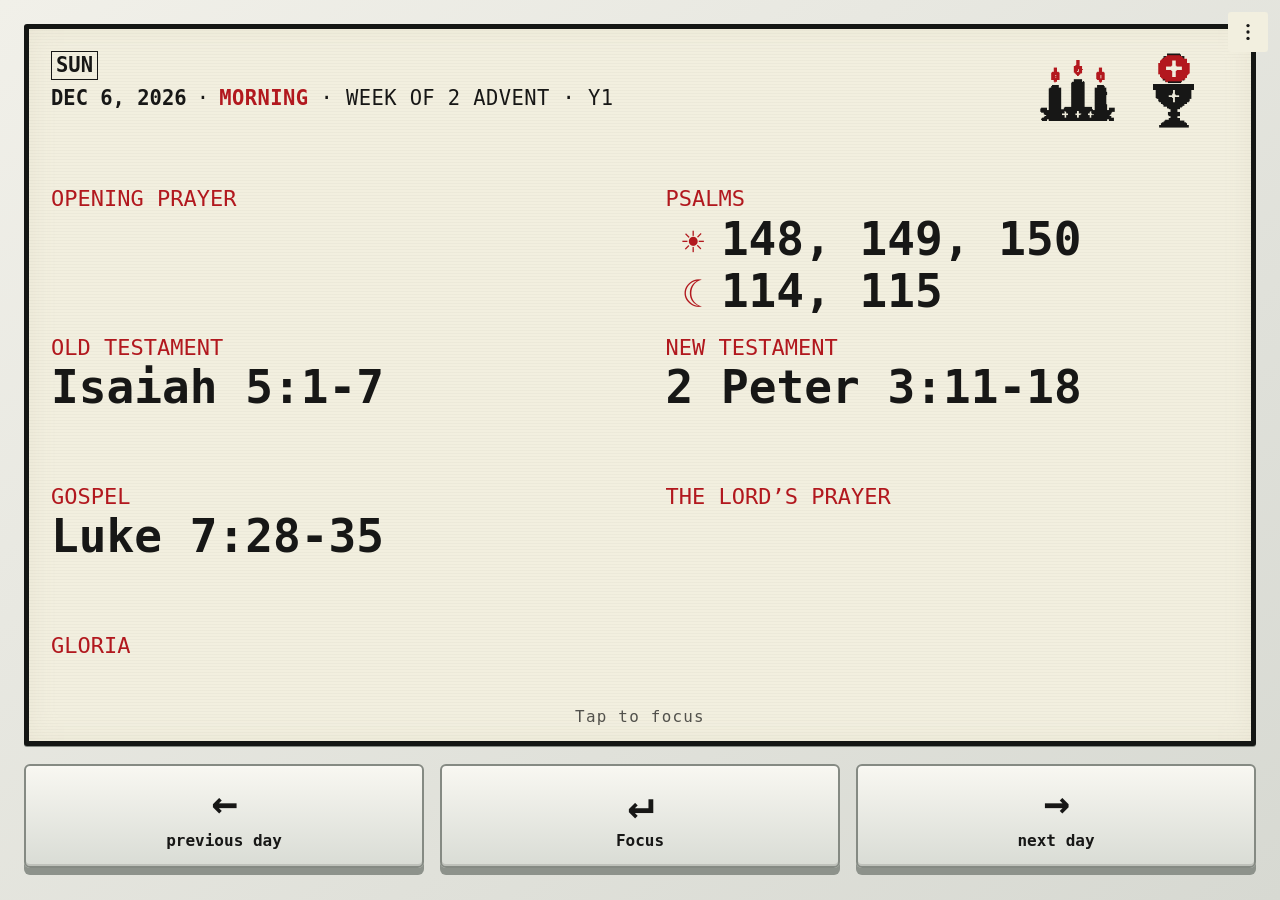
==== commit 977f365f: "Publish staging-c5744f6edb6c4a6bc144deea655b461a571a6347" ====
--- a/index.html
+++ b/index.html
@@ -2,6 +2,108 @@
 <html lang="en">
 <head>
   <meta charset="utf-8">
+  <!--
+?v=staging-c5744f6edb6c4a6bc144deea655b461a571a6347
+?v=staging-192500eca3bc7d54f54e51e5814bbf3333d756e9
+?v=staging-b77cace0c8357079ceb4ae20fdddab29b7c2dcc5
+?v=staging-e590bc79232f9f3cef323f23d782062249b9b3dc
+?v=staging-da6bec082ba98852b73da7afb5a3a37052a32380
+?v=staging-3cfa76e2e981dcbb30641c5ba4601da7ab083b67
+?v=staging-bc628cdd15eb449ba3c04d8ba6afb2e75f57bf72
+?v=staging-3c34cf2d9f218a2338d63fa67fd4b5336fc798ce
+?v=staging-2eabc06c34efdab1a850d7b6e6be102c06691d9d
+?v=staging-605e8d9b5be13c51b472d5c982a8318788fb1b75
+?v=staging-52817fb9f3259a474b81385b8447c1fea568d608
+?v=staging-e8c2bf49e35e3f9b27f4a2f8af19a28d90bfa923
+?v=staging-5b18a7fb6ffb21429a8fc93690e1603647850a40
+?v=staging-a74d3500fbf92699aefc4360e9e5251cd081f8d2
+?v=staging-6e407f1601ea49b90c16d572c4409a52d8cbf9d7
+?v=staging-11f18ae4ee82bbe8098355d06168d87fa8a4dcfe
+?v=staging-f18f79ebcf4e06b14d443fdf719911679985a338
+?v=staging-28594f003ad102d94a3304aa28915d5cadc03c78
+?v=staging-08d214ffd4fadf713d0f4648fad2c13402962ceb
+?v=staging-afa144ea75866b8c7e12fa5141427b9c28825454
+?v=staging-e2413448ca2960a67ac33e756724e7c866fdde39
+?v=staging-e5d2d95e1ffbf810f294f0778cc54bf147337d91
+?v=staging-ace21f6cbd2ed40a35aef1ccb4d73e2bb58ba544
+?v=staging-a92bf2d98356d073379549b88c779405630fc13c
+?v=staging-c678285311301b7f0e39edcf902fea341355e8e4
+?v=staging-1df3ecf109e4fc116862522ace1ff63f184a0ada
+?v=staging-f8074db9f422706e61d7b851b2aa2e00836decde
+?v=staging-bd232a0f52e89838c6a5d61dc70f28a5611bc5ce
+?v=staging-4680dfbcef503ca6bbf9ec13591aa92c502d9f2b
+?v=staging-f2c789ae9a0b40b30ef4dd2f2deee1ad7f1f1cfb
+?v=staging-903460d193e9e4b87d0c3e1e76da09827f176caf
+?v=staging-8ec26f8d746b35e87b7c646089861f4d35805cb9
+?v=staging-44de46437b41af40e7d2a28e888e7de398315076
+?v=staging-fc8142b75c186768a95cae50d74f6b317dfaa38b
+?v=staging-6810a8e5b1c9761f2ebd4c7130de12b9baa693ce
+?v=staging-01554e398e418a6547ef66d467928ccacc093c0a
+?v=staging-adb27a27f43781cc46ac82a67177098e4fb21b01
+?v=staging-826c412526906c5db782290829c3214afce34536
+?v=staging-e465b71d74c18ddb7b6fbed3474ac8bb382a6c8c
+?v=staging-b6b048f4e4fc6fd74dfbb7e148303ffbd2b1d5b5
+?v=staging-ca7d863ef3e0e4b34242bdcdb5b7f14f247a25ab
+?v=staging-1228b5cbab0982b82ff325f518288baed7136ca1
+?v=staging-9d16eb650e3a0b18d2e2d7e7b63a9aba6ea53ab8
+?v=staging-92a1ee1ab3894efe437d01fe870160c0aeaf281a
+?v=staging-c85961d49fda22ff3008aee7b21ec5cc7c2efeb8
+?v=staging-616e510f57649392e78a0417ebde51b56a12ca09
+?v=staging-7897200d9064d189e3395f8cc7c739a129f99de2
+?v=staging-033123fde3e4b54e69be26ec0322e5e8e169a455
+?v=staging-bee14c5dc7e709649326b3741788ddf581d1fad1
+?v=staging-308818b91d01a454cd9f229bc71a52c19b717eba
+?v=staging-749db5bc1e8d85bfa468e9660018436ea2614eb6
+?v=staging-be7b71d6fc20f4d5768881fcd504758492e6397d
+?v=staging-9f4e8e1f25e775f8243a8d258a9a0972fa4e6508
+?v=staging-d572f9371dc4e361c203b29672f891a9721f7dde
+?v=staging-47ffc26aaf92d4b0de39617c82648d5418c78ba0
+?v=staging-dc8362317f756152727e67dbc289e6231412ab04
+?v=staging-0d1c341a0a91ccde876fb3f1ee23a9b9fdb1b7f5
+?v=staging-ed2550ac13d7cb057cfb0e4287e98eb258deb75b
+?v=staging-536a534e40b2aed2a24eade4566b4a4d45438caf
+?v=staging-04470db1db4bbcb721f357e340093c8d13fc42f9
+?v=staging-72664e499ef00a81a3306b3f3880806682581504
+?v=staging-582836545452198010ae33e847f60045db1ceeaf
+?v=staging-e33660ef12ceae98964b9d0a3d859793baaf3b4a
+?v=staging-dee07bd4004b9fa570a1cd0102cf8b6b9c7d0903
+?v=staging-cd8498e83a0bced07963e1416405ff7fc37f653f
+?v=staging-9b18c5a5f1386f66f46aab4503df63aa5b39fc47
+?v=staging-051577424fe62d7d99d2446d4d95c16429bc711b
+?v=staging-0ada9fdf7d34606bcb4a472787bdb5e486b01ee9
+?v=staging-0c564dc8ee1525756aaa58dc287f9d7c5a83a456
+?v=staging-b488be64a536e4b33d20e1135a6909de1237812f
+?v=staging-a9d6a3e0b8f2dc030f515a5d62d92b5bbe115d6d
+?v=staging-f7f9e665cdb510abd5ed47953d690c3b0920b74a
+?v=staging-59c9cfc5caa1fab50db45b0b981de75c6246a3c0
+?v=staging-6db6851e44a2a80ef6ee08924d148f00f8f8291f
+?v=staging-14f81bf0cc1aedad07242d6caaf28ffced43eea8
+?v=staging-599ef1d69d42ea823ffd924f1cdfd476cde837a4
+?v=staging-690705b1fe8f018d29d07ada1eeecbaaee455470
+?v=staging-a37f7d6ef69ec47e06183e2c174801b15f7fec51
+?v=staging-87f9c8533a0e4642df6a44d396f5673807346676
+?v=staging-fd3e0217b76b56536ccf9f904c58c709cb843dcf
+?v=staging-6d281556c69c0263e27252d0b24fdb1e930930a1
+?v=staging-b28829c5e827f3cf3229fd8e6cb72a27d0e6bb9e
+?v=staging-7d8677a45da4f152a8b9fe5659d734f6eec17a21
+?v=staging-6e15fb3c7e77c8d4b22a99b52402fafd9f857651
+?v=staging-f42b61193b388639c68a2d71f1601ec583df0985
+?v=staging-128dd4c0f6ef3ac6ee24e210ecbdaff5fd1e9e8d
+?v=staging-40a584328d6fccf9f09328314b000443599218cc
+?v=staging-407b0bab45b51211ad8670806e357b0668fdda49
+?v=staging-c0c6fd8fad7e69c0e0379cd4a4a02de062beac39
+?v=staging-001399dc6494477bbe677cdc9d11faef94f3e028
+?v=staging-d4f14bda2516fc8320681904fdf13fdcea1b55f7
+?v=staging-f6da7ef32696f50e2ed1bfbf0b29ad29f741323c
+?v=staging-05a3d488f95af7f3691cf69b1ea5eeaca1317d14
+?v=staging-80fd0ede5fc3e9f2de0b360c6d59705155e031cf
+?v=staging-4ba183e795420e8872f50de4628b55d6e43c3b74
+?v=staging-f94f1cf1250e571619840c3f8aa6ffdfad1fa7a5
+?v=staging-1d768eaa67725eb6aab4cd94005d785a6e7bcdb1
+?v=staging-3be2e26c36a1dde66eb3edbcc2f581fcd171dd77
+?v=staging-5685937fe999c87f4449d9c6c0a7c4af96ecd9d0
+?v=staging-3d90a681a018c5ea9f73a8405d8dcf8c02641556
+-->
   <meta name="robots" content="noindex, nofollow">
   <meta name="viewport" content="width=device-width,initial-scale=1,viewport-fit=cover">
   <meta name="theme-color" content="#171716">
@@ -14,7 +116,20 @@
         const standalone = window.matchMedia("(display-mode: standalone)").matches
           || window.matchMedia("(display-mode: fullscreen)").matches
           || window.navigator.standalone === true;
-        if (standalone) document.documentElement.dataset.standalone = "";
+        if (!standalone) return;
+        const root = document.documentElement;
+        root.dataset.standalone = "";
+        // iOS standalone 100vh is taller than the webview. Measure the visible
+        // height before paint so the reader footer is not clipped off-screen.
+        const pinStandaloneViewport = () => {
+          const height = window.innerHeight;
+          if (height >= 200) root.style.setProperty("--standalone-viewport-height", `${Math.round(height)}px`);
+        };
+        pinStandaloneViewport();
+        window.addEventListener("resize", pinStandaloneViewport);
+        window.addEventListener("orientationchange", pinStandaloneViewport);
+        window.addEventListener("pageshow", pinStandaloneViewport);
+        window.visualViewport?.addEventListener("resize", pinStandaloneViewport);
       } catch {}
     })();
   </script>
@@ -36,39 +151,14 @@
   <meta name="twitter:image" content="https://simpleliturgy.com/assets/og-simple-liturgy.png?v=3">
   <meta name="twitter:image:alt" content="Simplified Simple Liturgy reader showing Psalms, Old Testament, New Testament, and Gospel citations">
   <title>Simple Liturgy | BCP 1979 Daily Office Reader</title>
-  <link rel="manifest" href="./manifest.webmanifest?v=staging-6e407f1601ea49b90c16d572c4409a52d8cbf9d7">
-  <link rel="apple-touch-icon" sizes="180x180" href="./apple-touch-icon.png?v=staging-6e407f1601ea49b90c16d572c4409a52d8cbf9d7">
-  <link rel="icon" href="./icon.svg?v=staging-6e407f1601ea49b90c16d572c4409a52d8cbf9d7" type="image/svg+xml">
-  <link rel="stylesheet" href="./design-tokens.css?v=staging-6e407f1601ea49b90c16d572c4409a52d8cbf9d7">
-  <link rel="stylesheet" href="./app.css?v=staging-6e407f1601ea49b90c16d572c4409a52d8cbf9d7">
+  <link rel="manifest" href="./manifest.webmanifest?v=staging-c5744f6edb6c4a6bc144deea655b461a571a6347">
+  <link rel="apple-touch-icon" sizes="180x180" href="./apple-touch-icon.png?v=staging-c5744f6edb6c4a6bc144deea655b461a571a6347">
+  <link rel="icon" href="./icon.svg?v=staging-c5744f6edb6c4a6bc144deea655b461a571a6347" type="image/svg+xml">
+  <link rel="stylesheet" href="./design-tokens.css?v=staging-c5744f6edb6c4a6bc144deea655b461a571a6347">
+  <link rel="stylesheet" href="./app.css?v=staging-c5744f6edb6c4a6bc144deea655b461a571a6347">
 </head>
 <body>
   <div class="ios-pwa-status-strip" aria-hidden="true"></div>
-  <svg class="reader-art-filters" width="0" height="0" aria-hidden="true" focusable="false">
-    <defs>
-      <filter id="reader-art-palette" x="-10%" y="-10%" width="120%" height="120%" color-interpolation-filters="sRGB">
-        <feColorMatrix in="SourceGraphic" type="matrix" values="
-          0 0 0 0 0
-          0 0 0 0 0
-          0 0 0 0 0
-          3 -1.5 -1.5 0 0
-        " result="red-chroma"/>
-        <feComponentTransfer in="red-chroma" result="red-class">
-          <feFuncA type="discrete" tableValues="0 1 1 1 1"/>
-        </feComponentTransfer>
-        <feComposite in="red-class" in2="SourceAlpha" operator="in" result="red-mask"/>
-        <feComposite in="SourceAlpha" in2="red-mask" operator="out" result="ink-mask"/>
-        <feFlood class="reader-art-ink-color" result="ink-color"/>
-        <feComposite in="ink-color" in2="ink-mask" operator="in" result="ink-layer"/>
-        <feFlood class="reader-art-red-color" result="red-color"/>
-        <feComposite in="red-color" in2="red-mask" operator="in" result="red-layer"/>
-        <feMerge>
-          <feMergeNode in="ink-layer"/>
-          <feMergeNode in="red-layer"/>
-        </feMerge>
-      </filter>
-    </defs>
-  </svg>
   <main class="app-shell" id="settings-page" hidden>
     <header class="app-bar">
       <div>
@@ -405,6 +495,6 @@
     </form>
   </dialog>
 
-  <script type="module" src="./app.js?v=staging-6e407f1601ea49b90c16d572c4409a52d8cbf9d7"></script>
+  <script type="module" src="./app.js?v=staging-c5744f6edb6c4a6bc144deea655b461a571a6347"></script>
 </body>
 </html>
--- a/app.css
+++ b/app.css
@@ -356,7 +356,7 @@
 .focus .label { font-size: var(--type-reader-focus-label); }
 .focus-cite { margin-top: 7px; max-width: 100%; font-size: var(--type-reader-focus-citation); font-weight: var(--font-weight-reader-content); line-height: 1.05; }
 .overview-focus-hint, .focus-continue-hint { position: absolute; z-index: 3; bottom: max(14px, calc(env(safe-area-inset-bottom) + 6px)); left: 50%; color: var(--ink); font-size: var(--type-reader-hint); font-weight: var(--font-weight-regular); letter-spacing: .08em; opacity: .72; pointer-events: none; transform: translateX(-50%); white-space: nowrap; }
-.install-tooltip-active .overview-focus-hint { display: none; }
+html.install-tooltip-active:not(.installed-pwa):not([data-standalone]) .overview-focus-hint { display: none; }
 .reader.focus-mode .install-tooltip { display: none !important; }
 .prayer-focus { justify-content: center; cursor: default; }
 .prayer-content { width: 100%; }
@@ -423,7 +423,7 @@
 }
 .scripture-lesson-text .noonday-psalm-number {
   flex: 0 0 auto;
-  min-width: 3ch;
+  min-width: 4ch;
   text-align: left;
 }
 .scripture-lesson-text .noonday-call-response {
@@ -440,10 +440,6 @@
 .continuation-ellipsis { display: inline-block !important; padding-right: .14em; font-kerning: none; letter-spacing: -.14em; white-space: nowrap; }
 .warning { display: inline-block; margin-top: 6px; padding: 2px 4px; background: var(--red); color: var(--paper); font-size: var(--type-reader-warning); }
 
-.reader-art-filters { position: absolute; width: 0; height: 0; overflow: hidden; }
-.reader-art-ink-color { flood-color: var(--screen-ink); }
-.reader-art-red-color { flood-color: var(--red); }
-
 .pixel-art-stack {
   position: absolute;
   z-index: 1;
@@ -461,7 +457,6 @@
   width: clamp(30px, 8vw, 40px);
   height: auto;
   aspect-ratio: 1 / 1;
-  filter: url("#reader-art-palette");
   object-fit: contain;
   image-rendering: auto;
 }
@@ -897,12 +892,30 @@
     padding: 0;
     background: var(--paper);
   }
+  /* 100vh in an installed app is the large viewport. The page locks
+     overflow, so the bottom band — where Tap to focus / Continue is
+     pinned — sits past the visible webview. Size the shell to the
+     measured visible height. 100dvh is the pre-measure fallback and
+     stays inside that clip; 100vh does not. */
+  :root[data-standalone]:not(.settings-open),
+  :root[data-standalone]:not(.settings-open) body,
+  html.installed-pwa:not(.settings-open),
+  html.installed-pwa:not(.settings-open) body {
+    min-height: 0;
+    height: var(--standalone-viewport-height, 100dvh);
+    max-height: var(--standalone-viewport-height, 100dvh);
+  }
+  :root[data-standalone] .reader,
   .installed-pwa .reader {
-    position: relative;
-    inset: auto;
-    width: 100%;
-    min-height: 100vh;
-    height: 100vh;
+    position: fixed;
+    top: 0;
+    right: 0;
+    bottom: auto;
+    left: 0;
+    width: auto;
+    min-height: 0;
+    height: var(--standalone-viewport-height, 100dvh);
+    max-height: var(--standalone-viewport-height, 100dvh);
   }
   .device-screen {
     position: absolute;
